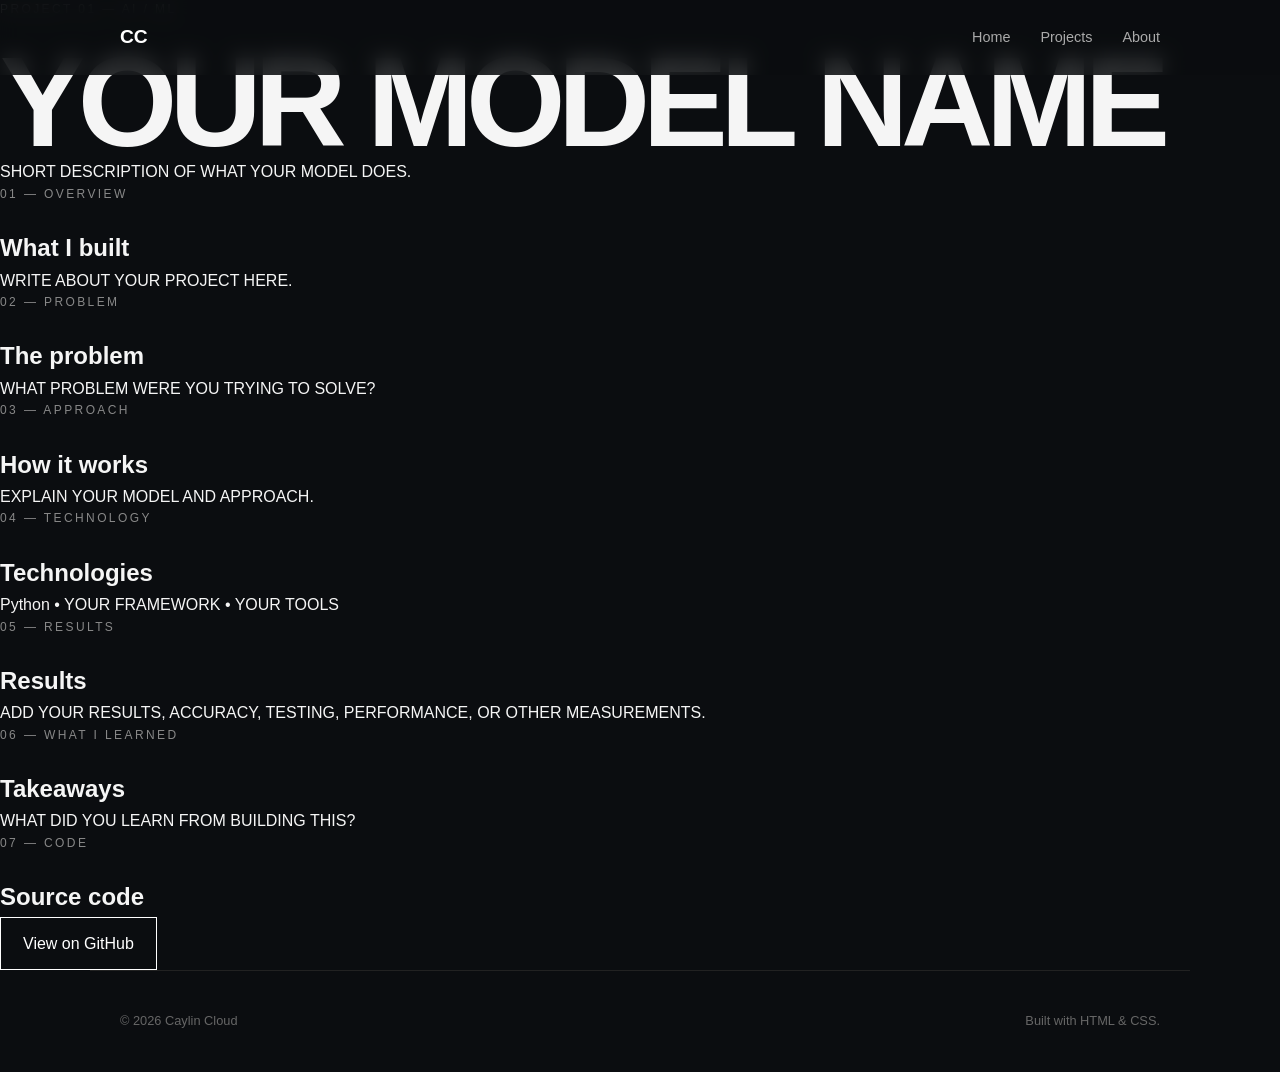
==== projects /computer-vision.html @ 0aa20447 "Create computer-vision.html" ====
<!DOCTYPE html>
<html lang="en">

<head>

    <meta charset="UTF-8">

    <meta name="viewport"
          content="width=device-width, initial-scale=1.0">

    <title>Computer Vision | Caylin Cloud</title>

    <link rel="stylesheet" href="../style.css">

</head>


<body>

    <header>

        <nav>

            <a href="../index.html"
               class="logo">
                CC
            </a>

            <div class="nav-links">

                <a href="../index.html">
                    Home
                </a>

                <a href="../index.html#projects">
                    Projects
                </a>

                <a href="../index.html#about">
                    About
                </a>

            </div>

        </nav>

    </header>


    <main class="project-page">

        <section class="project-hero">

            <p class="section-label">
                PROJECT 01 — AI / ML
            </p>

            <h1>
                YOUR MODEL NAME
            </h1>

            <p class="project-intro">
                SHORT DESCRIPTION OF WHAT YOUR MODEL DOES.
            </p>

        </section>


        <section class="project-section">

            <p class="section-label">
                01 — OVERVIEW
            </p>

            <h2>
                What I built
            </h2>

            <p>
                WRITE ABOUT YOUR PROJECT HERE.
            </p>

        </section>


        <section class="project-section">

            <p class="section-label">
                02 — PROBLEM
            </p>

            <h2>
                The problem
            </h2>

            <p>
                WHAT PROBLEM WERE YOU TRYING TO SOLVE?
            </p>

        </section>


        <section class="project-section">

            <p class="section-label">
                03 — APPROACH
            </p>

            <h2>
                How it works
            </h2>

            <p>
                EXPLAIN YOUR MODEL AND APPROACH.
            </p>

        </section>


        <section class="project-section">

            <p class="section-label">
                04 — TECHNOLOGY
            </p>

            <h2>
                Technologies
            </h2>

            <p>
                Python • YOUR FRAMEWORK • YOUR TOOLS
            </p>

        </section>


        <section class="project-section">

            <p class="section-label">
                05 — RESULTS
            </p>

            <h2>
                Results
            </h2>

            <p>
                ADD YOUR RESULTS, ACCURACY, TESTING,
                PERFORMANCE, OR OTHER MEASUREMENTS.
            </p>

        </section>


        <section class="project-section">

            <p class="section-label">
                06 — WHAT I LEARNED
            </p>

            <h2>
                Takeaways
            </h2>

            <p>
                WHAT DID YOU LEARN FROM BUILDING THIS?
            </p>

        </section>


        <section class="project-section">

            <p class="section-label">
                07 — CODE
            </p>

            <h2>
                Source code
            </h2>

            <a href="YOUR-GITHUB-LINK"
               class="button">
                View on GitHub
            </a>

        </section>

    </main>


    <footer>

        <p>
            © 2026 Caylin Cloud
        </p>

        <p>
            Built with HTML & CSS.
        </p>

    </footer>

</body>

</html>
---- style.css ----
* {
    margin: 0;
    padding: 0;
    box-sizing: border-box;
}

html {
    scroll-behavior: smooth;
}

body {
    font-family: Arial, Helvetica, sans-serif;
    background: #0b0d10;
    color: #f5f5f5;
    line-height: 1.6;
}


/* NAVIGATION */

header {
    width: 100%;
    position: fixed;
    top: 0;
    z-index: 100;
    background: rgba(11, 13, 16, 0.85);
    backdrop-filter: blur(10px);
}

nav {
    max-width: 1100px;
    margin: auto;
    padding: 22px 30px;

    display: flex;
    justify-content: space-between;
    align-items: center;
}

.logo {
    color: white;
    text-decoration: none;
    font-weight: bold;
    font-size: 1.2rem;
}

.nav-links {
    display: flex;
    gap: 30px;
}

.nav-links a {
    color: #aaa;
    text-decoration: none;
    font-size: 0.9rem;
}

.nav-links a:hover {
    color: white;
}


/* HERO */

.hero {
    min-height: 100vh;
    max-width: 1100px;
    margin: auto;
    padding: 150px 30px 80px;

    display: flex;
    align-items: center;
    justify-content: space-between;
    gap: 80px;
}

.hero-text {
    max-width: 650px;
}

.eyebrow,
.section-label {
    font-size: 0.75rem;
    letter-spacing: 0.2em;
    color: #888;
    margin-bottom: 25px;
}

h1 {
    font-size: clamp(4rem, 10vw, 8rem);
    line-height: 0.9;
    letter-spacing: -0.06em;
}

h1 span {
    color: #8b8b8b;
}

.intro {
    margin-top: 35px;
    max-width: 550px;
    color: #aaa;
    font-size: 1.2rem;
}

.buttons {
    display: flex;
    gap: 15px;
    margin-top: 35px;
}

.button {
    display: inline-block;
    padding: 13px 22px;
    border: 1px solid white;

    color: white;
    text-decoration: none;

    transition: 0.2s;
}

.button:hover {
    background: white;
    color: #0b0d10;
}

.button.secondary {
    border-color: #444;
    color: #aaa;
}

/* HERO PHOTO */

.hero-photo {
    width: 170px;
    height: 225px;
    overflow: hidden;
    border: 1px solid #333;
}

.hero-photo img {
    width: 50%;
    height: 50%;
    object-fit: cover;
    object-position: center;
    display: block;
}


/* SECTIONS */

.section {
    max-width: 1100px;
    margin: auto;
    padding: 120px 30px;
}


/* HERO VISUAL */

.hero-visual {
    width: 300px;
    height: 300px;

    position: relative;

    display: flex;
    align-items: center;
    justify-content: center;
}

.orbit {
    width: 260px;
    height: 260px;

    border: 1px solid #333;
    border-radius: 50%;

    position: absolute;
}

.orbit::before {
    content: "";

    position: absolute;

    width: 180px;
    height: 180px;

    border: 1px solid #222;
    border-radius: 50%;

    top: 40px;
    left: 40px;
}

.orbit-dot {
    width: 10px;
    height: 10px;

    background: white;
    border-radius: 50%;

    position: absolute;

    top: 10px;
    left: 120px;
}

.visual-text {
    font-size: 0.8rem;
    letter-spacing: 0.3em;
    line-height: 2;

    color: #777;

    z-index: 2;
}


/* SECTIONS */

.section {
    max-width: 1100px;
    margin: auto;
    padding: 120px 30px;
}

.section h2 {
    max-width: 800px;

    font-size: clamp(2.5rem, 6vw, 5rem);
    line-height: 1;

    letter-spacing: -0.04em;
}

.section-text {
    margin-top: 35px;

    max-width: 650px;

    color: #aaa;
    font-size: 1.1rem;
}


/* PROJECTS */

.project-grid {
    margin-top: 60px;

    display: grid;
    grid-template-columns:
        repeat(3, 1fr);

    gap: 20px;
}

.project-card {
    padding: 35px;

    min-height: 300px;

    border: 1px solid #292929;

    display: flex;
    flex-direction: column;
    justify-content: space-between;

    transition: 0.2s;
}

.project-card:hover {
    border-color: #666;
    transform: translateY(-5px);
}

.project-number {
    color: #666;
}

.project-card h3 {
    font-size: 1.8rem;
}

.project-card p {
    color: #999;
}

.project-tag {
    color: #777;
    font-size: 0.7rem;
    letter-spacing: 0.15em;
}


/* EXPERIENCE */

.experience-item {
    margin-top: 30px;

    padding: 30px 0;

    border-bottom: 1px solid #292929;

    display: flex;
    justify-content: space-between;
    align-items: center;
}

.experience-item h3 {
    font-size: 1.5rem;
}

.experience-item p {
    color: #888;
}

.experience-item span {
    font-size: 0.7rem;
    letter-spacing: 0.15em;
    color: #777;
}


/* CONTACT */

.contact p:not(.section-label) {
    max-width: 600px;

    margin-top: 30px;

    color: #999;
}


/* FOOTER */

footer {
    max-width: 1100px;

    margin: auto;

    padding: 40px 30px;

    border-top: 1px solid #222;

    display: flex;
    justify-content: space-between;

    color: #666;

    font-size: 0.8rem;
}


/* MOBILE */

@media (max-width: 800px) {

    .nav-links {
        display: none;
    }

    .hero {
        flex-direction: column;
        align-items: flex-start;
    }

    .hero-photo {
        width: 150px;
        height: 200px;
        align-self: center;
    }

    .project-grid {
        grid-template-columns: 1fr;
    }

    footer {
        flex-direction: column;
        gap: 10px;
    }
}
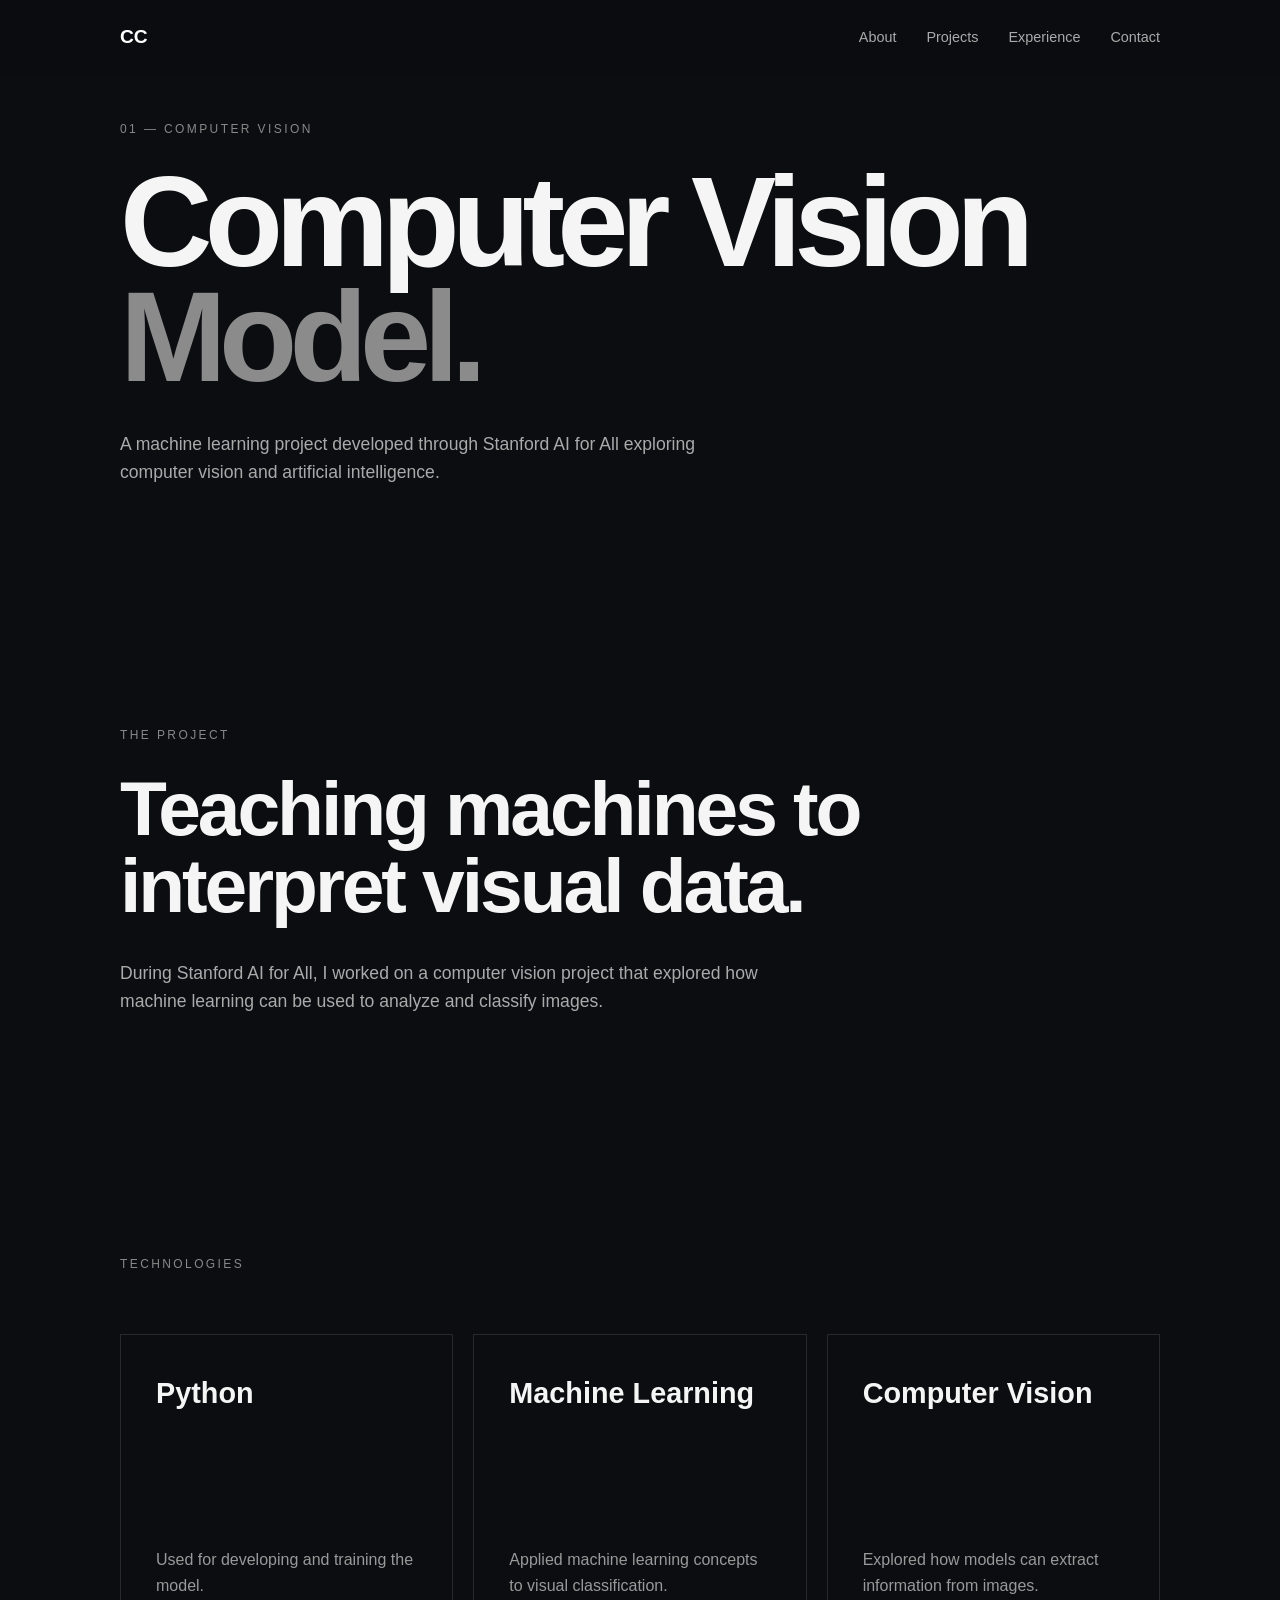
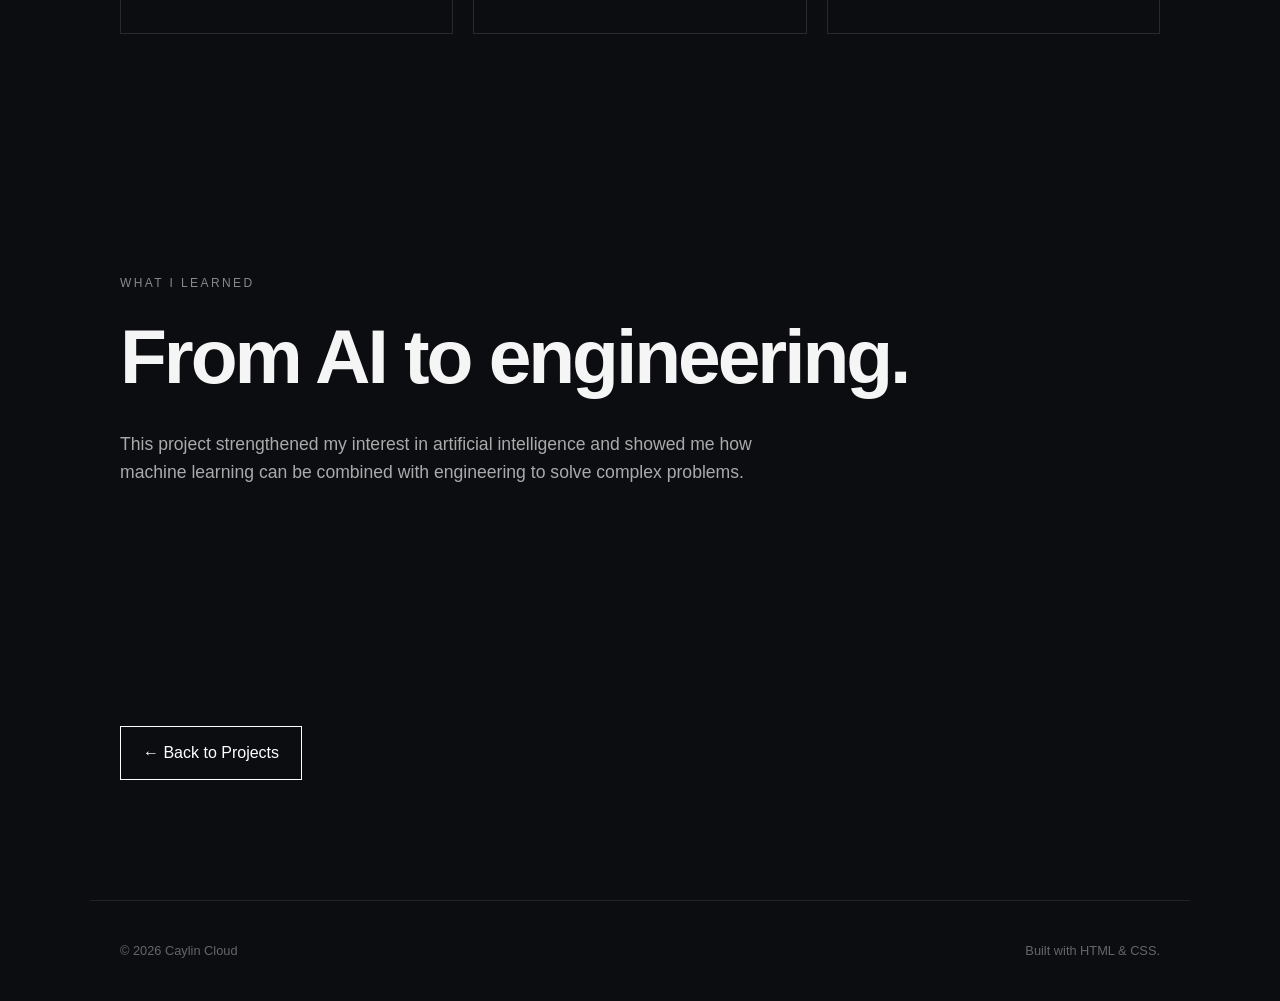
==== commit 7a4dd3c8: "Update computer-vision.html" ====
--- a/projects /computer-vision.html
+++ b/projects /computer-vision.html
@@ -2,202 +2,132 @@
 <html lang="en">
 
 <head>
-
     <meta charset="UTF-8">
-
-    <meta name="viewport"
-          content="width=device-width, initial-scale=1.0">
+    <meta name="viewport" content="width=device-width, initial-scale=1.0">
 
     <title>Computer Vision | Caylin Cloud</title>
 
     <link rel="stylesheet" href="../style.css">
-
 </head>
-
 
 <body>
 
-    <header>
+<header>
+    <nav>
+        <a href="../index.html" class="logo">CC</a>
 
-        <nav>
-
-            <a href="../index.html"
-               class="logo">
-                CC
-            </a>
-
-            <div class="nav-links">
-
-                <a href="../index.html">
-                    Home
-                </a>
-
-                <a href="../index.html#projects">
-                    Projects
-                </a>
-
-                <a href="../index.html#about">
-                    About
-                </a>
-
-            </div>
-
-        </nav>
-
-    </header>
+        <div class="nav-links">
+            <a href="../index.html#about">About</a>
+            <a href="index.html">Projects</a>
+            <a href="../index.html#experience">Experience</a>
+            <a href="../index.html#contact">Contact</a>
+        </div>
+    </nav>
+</header>
 
 
-    <main class="project-page">
+<main>
 
-        <section class="project-hero">
+    <section class="section">
 
-            <p class="section-label">
-                PROJECT 01 — AI / ML
-            </p>
+        <p class="section-label">01 — COMPUTER VISION</p>
 
-            <h1>
-                YOUR MODEL NAME
-            </h1>
+        <h1>Computer Vision<br><span>Model.</span></h1>
 
-            <p class="project-intro">
-                SHORT DESCRIPTION OF WHAT YOUR MODEL DOES.
-            </p>
+        <p class="section-text">
+            A machine learning project developed through
+            Stanford AI for All exploring computer vision
+            and artificial intelligence.
+        </p>
 
-        </section>
+    </section>
 
 
-        <section class="project-section">
+    <section class="section">
 
-            <p class="section-label">
-                01 — OVERVIEW
-            </p>
+        <p class="section-label">THE PROJECT</p>
 
-            <h2>
-                What I built
-            </h2>
+        <h2>Teaching machines to interpret visual data.</h2>
 
-            <p>
-                WRITE ABOUT YOUR PROJECT HERE.
-            </p>
+        <p class="section-text">
+            During Stanford AI for All, I worked on a computer
+            vision project that explored how machine learning
+            can be used to analyze and classify images.
+        </p>
 
-        </section>
+    </section>
 
 
-        <section class="project-section">
+    <section class="section">
 
-            <p class="section-label">
-                02 — PROBLEM
-            </p>
+        <p class="section-label">TECHNOLOGIES</p>
 
-            <h2>
-                The problem
-            </h2>
+        <div class="project-grid">
 
-            <p>
-                WHAT PROBLEM WERE YOU TRYING TO SOLVE?
-            </p>
+            <article class="project-card">
+                <h3>Python</h3>
+                <p>
+                    Used for developing and training the model.
+                </p>
+            </article>
 
-        </section>
+            <article class="project-card">
+                <h3>Machine Learning</h3>
+                <p>
+                    Applied machine learning concepts to
+                    visual classification.
+                </p>
+            </article>
+
+            <article class="project-card">
+                <h3>Computer Vision</h3>
+                <p>
+                    Explored how models can extract information
+                    from images.
+                </p>
+            </article>
+
+        </div>
+
+    </section>
 
 
-        <section class="project-section">
+    <section class="section">
 
-            <p class="section-label">
-                03 — APPROACH
-            </p>
+        <p class="section-label">WHAT I LEARNED</p>
 
-            <h2>
-                How it works
-            </h2>
+        <h2>From AI to engineering.</h2>
 
-            <p>
-                EXPLAIN YOUR MODEL AND APPROACH.
-            </p>
+        <p class="section-text">
+            This project strengthened my interest in artificial
+            intelligence and showed me how machine learning can
+            be combined with engineering to solve complex problems.
+        </p>
 
-        </section>
+    </section>
 
 
-        <section class="project-section">
+    <section class="section">
 
-            <p class="section-label">
-                04 — TECHNOLOGY
-            </p>
+        <a href="index.html" class="button">
+            ← Back to Projects
+        </a>
 
-            <h2>
-                Technologies
-            </h2>
+    </section>
 
-            <p>
-                Python • YOUR FRAMEWORK • YOUR TOOLS
-            </p>
-
-        </section>
+</main>
 
 
-        <section class="project-section">
+<footer>
 
-            <p class="section-label">
-                05 — RESULTS
-            </p>
+    <p>© 2026 Caylin Cloud</p>
 
-            <h2>
-                Results
-            </h2>
+    <p>Built with HTML & CSS.</p>
 
-            <p>
-                ADD YOUR RESULTS, ACCURACY, TESTING,
-                PERFORMANCE, OR OTHER MEASUREMENTS.
-            </p>
+</footer>
 
-        </section>
-
-
-        <section class="project-section">
-
-            <p class="section-label">
-                06 — WHAT I LEARNED
-            </p>
-
-            <h2>
-                Takeaways
-            </h2>
-
-            <p>
-                WHAT DID YOU LEARN FROM BUILDING THIS?
-            </p>
-
-        </section>
-
-
-        <section class="project-section">
-
-            <p class="section-label">
-                07 — CODE
-            </p>
-
-            <h2>
-                Source code
-            </h2>
-
-            <a href="YOUR-GITHUB-LINK"
-               class="button">
-                View on GitHub
-            </a>
-
-        </section>
-
-    </main>
-
-
-    <footer>
-
-        <p>
-            © 2026 Caylin Cloud
-        </p>
-
-        <p>
-            Built with HTML & CSS.
-        </p>
+</body>
+</html>
 
     </footer>
 
--- a/style.css
+++ b/style.css
@@ -140,8 +140,8 @@
 }
 
 .hero-photo img {
-    width: 50%;
-    height: 50%;
+    width: 100%;
+    height: 100%;
     object-fit: cover;
     object-position: center;
     display: block;
